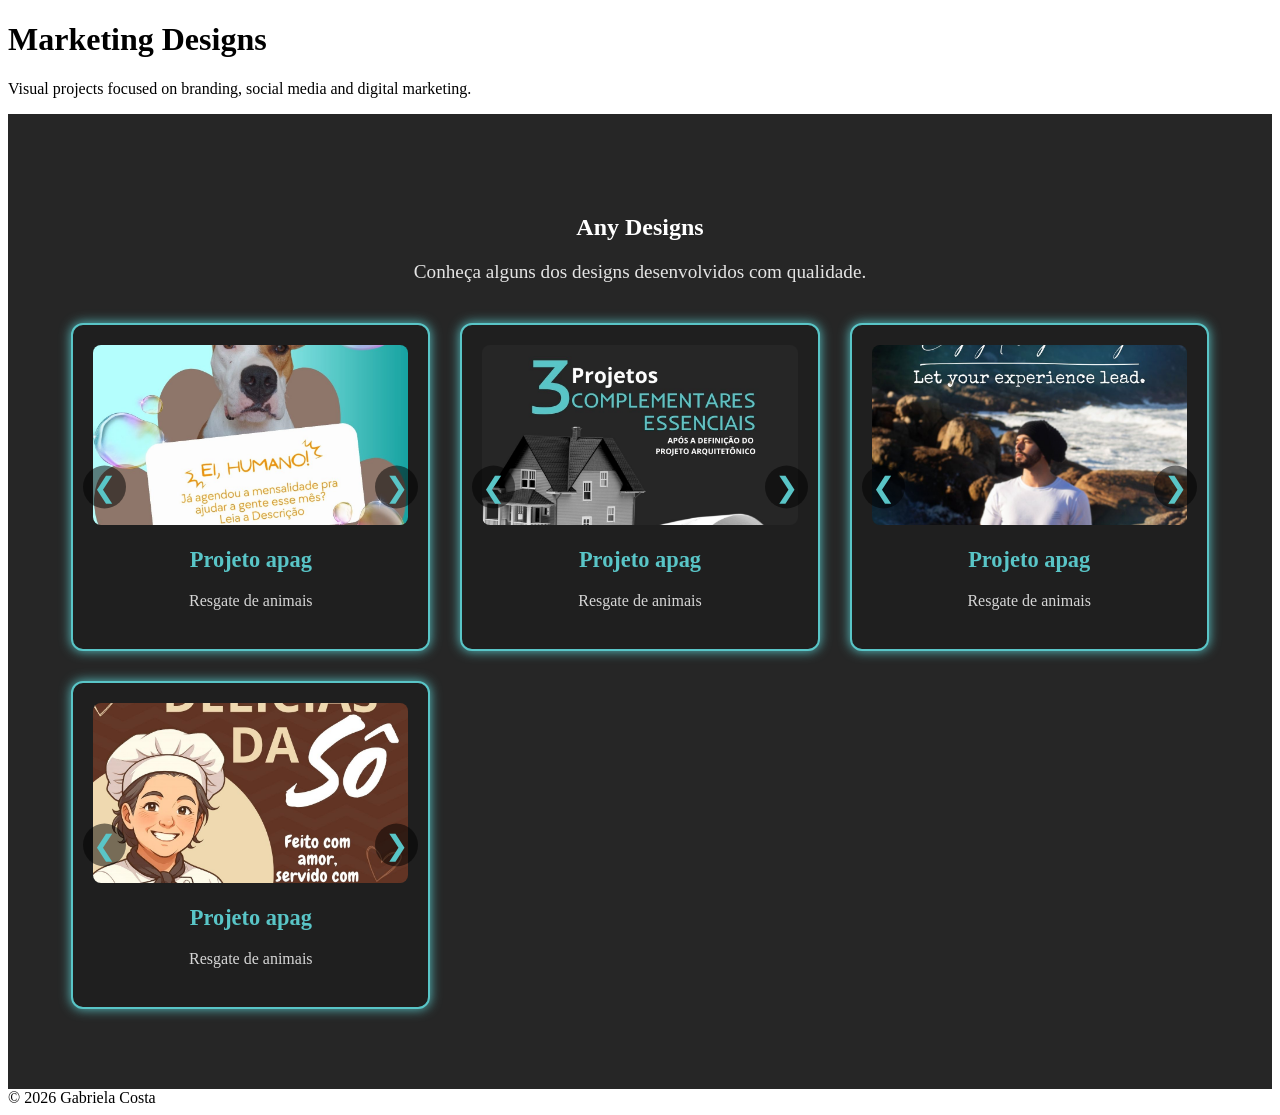
==== designs.html @ 5b70a02d "a" ====
<!DOCTYPE html>
<html lang="en">
<head>
  <meta charset="UTF-8">
  <title>Marketing Designs</title>
  <link rel="stylesheet" href="designs.css">

</head>
<body>

<header>
  <h1>Marketing Designs</h1>
  <p>Visual projects focused on branding, social media and digital marketing.</p>
</header>

<section class="gallery" id="gallery">
  <div class="container-designs">
    <h2>Any Designs</h2>
        <p class="descricao-designs">
            Conheça alguns dos designs desenvolvidos com qualidade.       
        </p>
<div class="cards-designs">

<!--/APAG IMAGES/-->
  <div class="card carrossel">
    <div class="carousel-container">
        <img src="d-pictures/APAG1.jpg" class="carousel-img active" alt="Design 1">
        <img src="d-pictures/APAG2.jpg" class="carousel-img" alt="Design 2">
        <img src="d-pictures/APAG3.jpg" class="carousel-img" alt="Design 3">
        <img src="d-pictures/APAG4.jpg" class="carousel-img" alt="Design 4">
        <img src="d-pictures/APAG5.jpg" class="carousel-img" alt="Design 5">
        <img src="d-pictures/APAG6.jpg" class="carousel-img" alt="Design 6">
    </div>  
        <div class="carousel-btn left">&#10094;</div>
        <div class="carousel-btn right">&#10095;</div>
       
        <h3>Projeto apag</h3>
        <p>Resgate de animais</p>
  </div>

  <!--/ARTESIA IMAGES/-->
  <div class="card carrossel">
        <div class="carousel-container">
      <img src="d-pictures/Artesia1.jpg" class="carousel-img active" alt="Design 7">
      <img src="d-pictures/Artesia2.jpg" class="carousel-img" alt="Design 8">
      <img src="d-pictures/Artesia3.jpg" class="carousel-img" alt="Design 9">
      <img src="d-pictures/Artesia4.jpg" class="carousel-img" alt="Design 10">
      <img src="d-pictures/Artesia5.jpg" class="carousel-img" alt="Design 11">
      <img src="d-pictures/Artesia6.jpg" class="carousel-img" alt="Design 12">
        </div> 
        <div class="carousel-btn left">&#10094;</div>
        <div class="carousel-btn right">&#10095;</div>

        <h3>Projeto apag</h3>
        <p>Resgate de animais</p>
</div>


<!--/ORLA IMAGES/-->
<div class="card carrossel">
        <div class="carousel-container">
      <img src="d-pictures/Orla1.jpg" class="carousel-img active" alt="Design 13">
      <img src="d-pictures/Orla2.jpg" class="carousel-img" alt="Design 14">
      <img src="d-pictures/Orla3.jpg" class="carousel-img" alt="Design 15">

      <img src="d-pictures/OrlaC1.jpg" class="carousel-img" alt="Design 16">
      <img src="d-pictures/OrlaC2.jpg" class="carousel-img" alt="Design 17">
      <img src="d-pictures/OrlaC3.jpg" class="carousel-img" alt="Design 18">
</div>
        <div class="carousel-btn left">&#10094;</div>
        <div class="carousel-btn right">&#10095;</div>

        <h3>Projeto apag</h3>
        <p>Resgate de animais</p>
</div>

<!--/Delicias da So IMAGES/-->
<div class="card carrossel">
        <div class="carousel-container">
      <img src="d-pictures/DdSo1.jpg" class="carousel-img active" alt="Design 19">
      <img src="d-pictures/DdSo2.jpg" class="carousel-img" alt="Design 20">
      <img src="d-pictures/DdSo3.jpg" class="carousel-img" alt="Design 21">
<!--/Andes IMAGES/-->
      <img src="d-pictures/Andes1.jpg" class="carousel-img" alt="Design 22">
      <img src="d-pictures/Andes2.jpg" class="carousel-img" alt="Design 23">
<!--/Imbes IMAGES/-->
      <img src="d-pictures/Imbes1.jpg" class="carousel-img" alt="Design 24"> 
</div>

        <div class="carousel-btn left">&#10094;</div>
        <div class="carousel-btn right">&#10095;</div>

        <h3>Projeto apag</h3>
        <p>Resgate de animais</p>
</div>

</div>
</section>

<footer>
  © 2026 Gabriela Costa
</footer>

<script src="designs.js"></script>
</body>
</html>
---- designs.css ----
/* ============================
   SEÇÃO PROJETOS
============================ */

.gallery {
    padding: 80px 0;
    background-color: #262626;
    color: #fff;
}

.container-designs {
    width: 90%;
    max-width: 1300px;
    margin: auto;
    text-align: center;
}

.designs h2 {
    font-size: 2.2rem;
    color: #59c5c7;
    margin-bottom: 10px;
}

.descricao-designs {
    font-size: 1.2rem;
    color: #e4e4e4;
    margin-bottom: 40px;
}

/* CARDS */
.cards-designs {
    display: grid;
    grid-template-columns: repeat(auto-fit, minmax(280px, 1fr));
    gap: 30px;
}

.card {
    background-color: #1f1f1f;
    border: 2px solid #59c5c7;
    border-radius: 12px;
    padding: 20px;
    transition: 0.3s ease;
    box-shadow: 0 0 12px #59c5c7;
}

.card:hover {
    transform: scale(1.03);
    box-shadow: 0 0 18px #59c5c7;
}

/* IMAGENS */
.card img:not(.carousel-img) {
    width: 100%;
    height: 180px;
    object-fit: cover;
    border-radius: 8px;
    margin-bottom: 15px;
}

/* TÍTULOS DOS CARDS */
.card h3 {
    font-size: 1.4rem;
    color: #59c5c7;
    margin-bottom: 10px;
}

/* TEXTO DOS CARDS */
.card p {
    font-size: 1rem;
    color: #d6d6d6;
    line-height: 1.5;
}

/* ================================
   CARROSSEL DE IMAGENS
================================ */

.carrossel {
    position: relative;
    overflow: hidden;
}

.carousel-container {
    overflow: hidden;
    position: relative;
    width: 100%;
    height: 180px;
}

.carousel-img {
    position: absolute;
    top: 0;
    left: 0;
    width: 100%;
    height: 180px;
    object-fit: cover;
    border-radius: 8px;
    opacity: 0;
    transition: opacity 0.6s ease;
}

.carousel-img.active {
    opacity: 1;
}

/* Botões */
.carousel-btn {
    position: absolute;
    top: 50%;
    transform: translateY(-50%);
    font-size: 28px;
    color: #59c5c7;
    cursor: pointer;
    padding: 5px 10px;
    border-radius: 50%;
    background: rgba(0,0,0,0.5);
    user-select: none;
}

.carousel-btn.left {
    left: 10px;
}

.carousel-btn.right {
    right: 10px;
}

.carousel-btn:hover {
    background: rgba(89,197,199,0.5);
}
/* Responsivo */
@media (max-width: 600px) {
    .carousel-container {
        height: 150px;
    }

    .carousel-img {
        height: 150px; 
    }
}
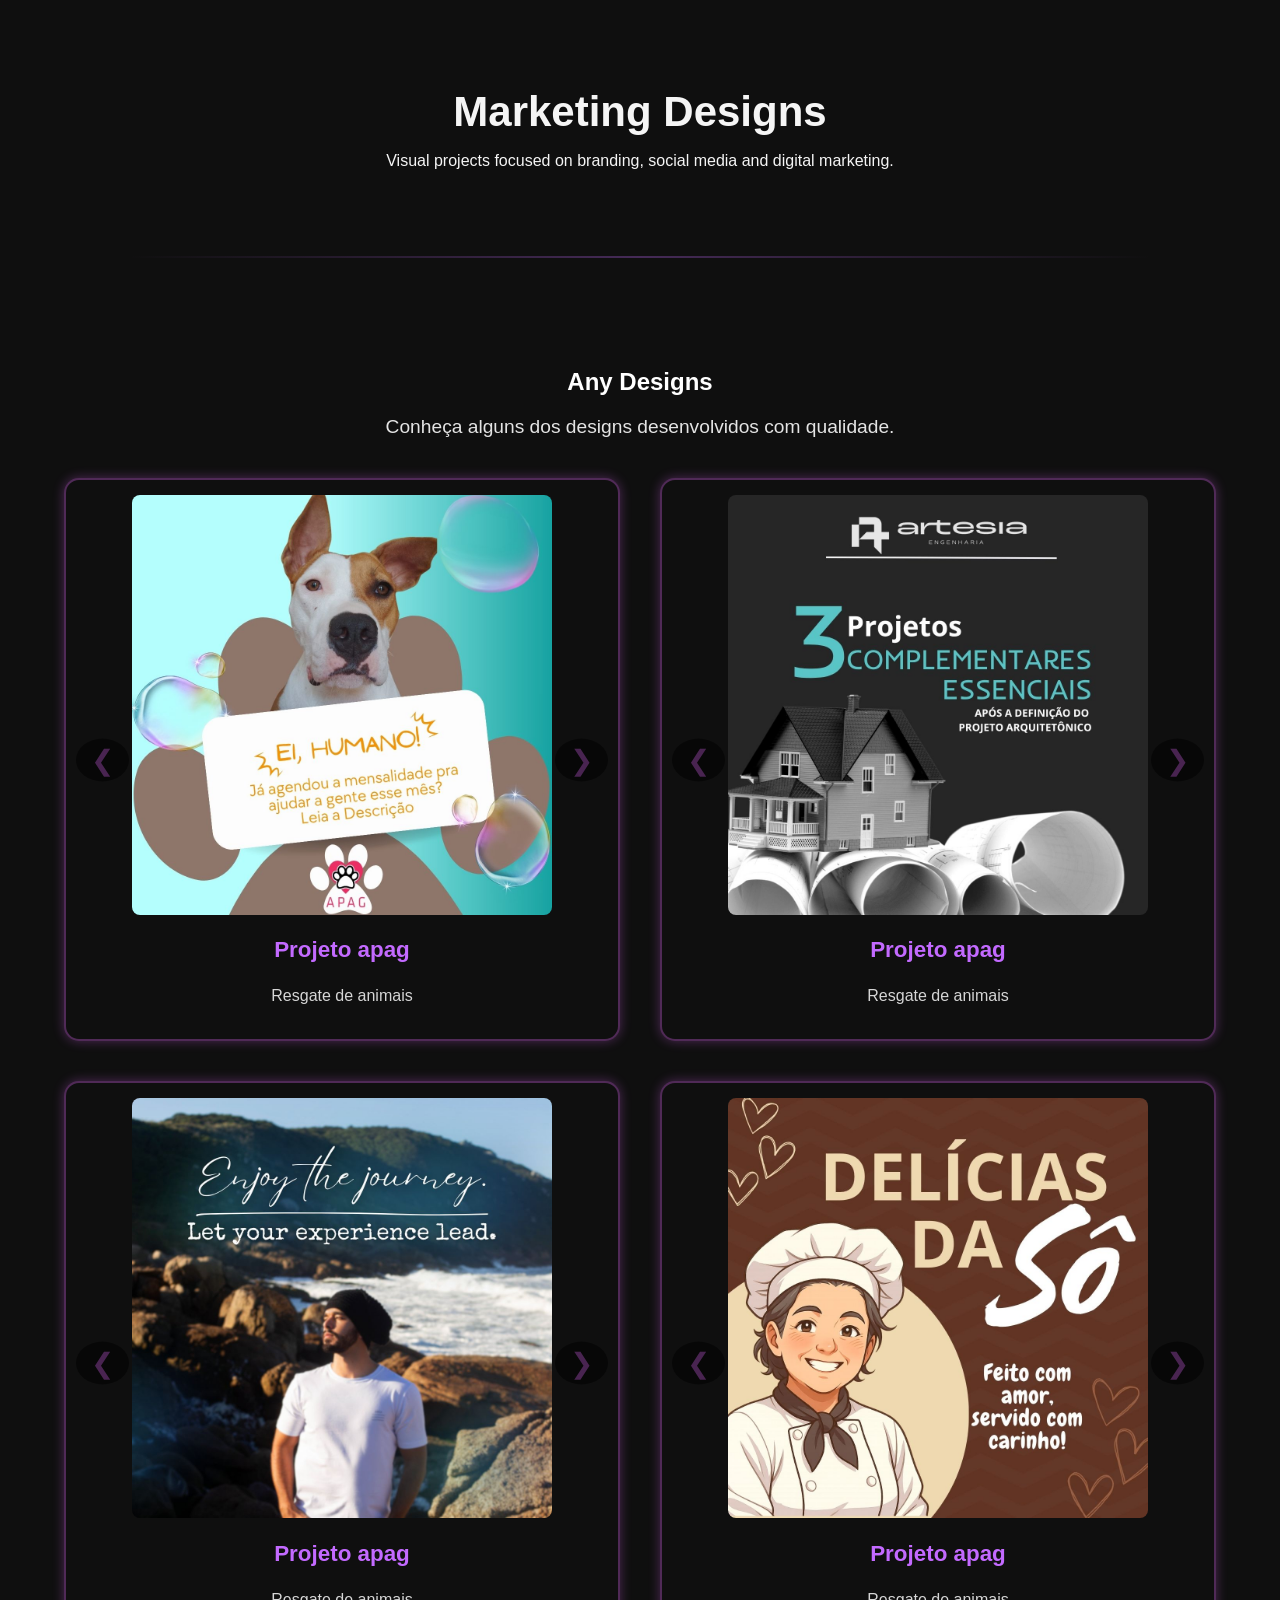
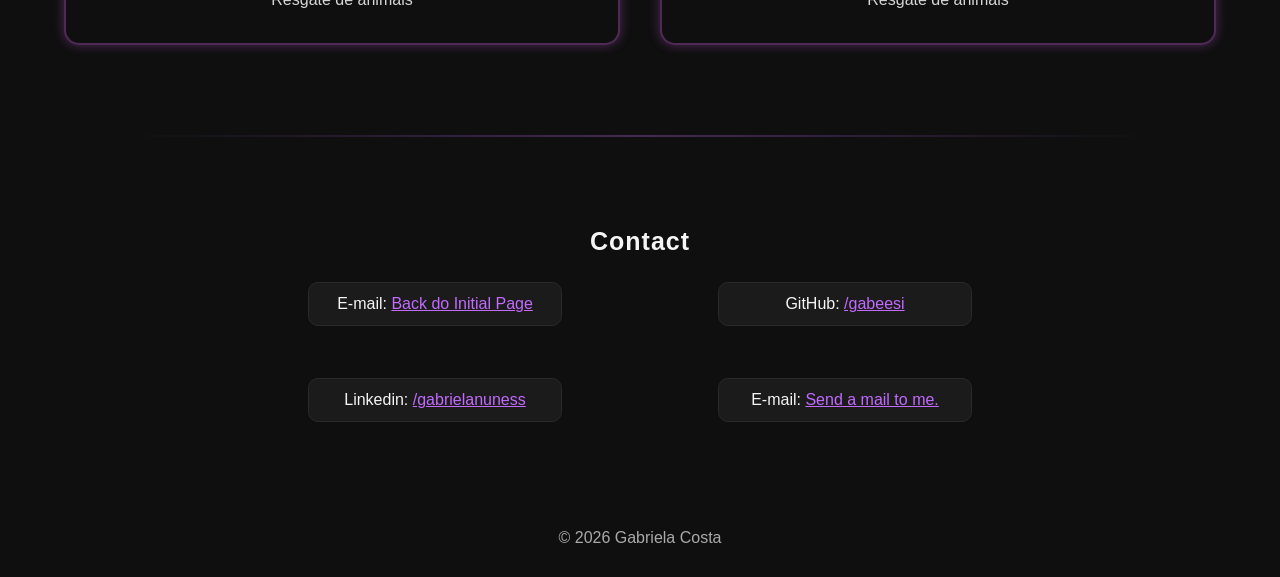
==== commit 175e288d: "att" ====
--- a/designs.html
+++ b/designs.html
@@ -12,6 +12,8 @@
   <h1>Marketing Designs</h1>
   <p>Visual projects focused on branding, social media and digital marketing.</p>
 </header>
+
+<hr>
 
 <section class="gallery" id="gallery">
   <div class="container-designs">
@@ -97,6 +99,18 @@
 </div>
 </section>
 
+<hr>
+
+<section class="contact-section">
+  <h2>Contact</h2>
+  <div class="contact-container">
+     <p>E-mail: <a class="a1" href="https://gabeesi.github.io/resume/" target="_blank">Back do Initial Page</a></p>
+      <p>GitHub: <a class="a1" href="https://github.com/gabeesi" target="_blank">/gabeesi</a></p>
+      <p>Linkedin: <a class="a1" href="https://www.linkedin.com/in/gabrielanuness/" target="_blank">/gabrielanuness</a></p>
+      <p>E-mail: <a class="a1" href="mailto:gabeesi.kg@gmail.com" target="_blank">Send a mail to me.</a></p>
+  </div>
+</section>
+
 <footer>
   © 2026 Gabriela Costa
 </footer>
--- a/designs.css
+++ b/designs.css
@@ -1,11 +1,41 @@
 
+
+body{
+  font-family:Arial, Helvetica, sans-serif;
+  margin:0;
+  background:#0f0f0f;
+  color:#f5f5f5;
+}
+
+header{
+  padding:60px 20px;
+  text-align:center;
+}
+/*Transparence*/
+hr{
+  border: none;
+  height: 2px;
+  opacity: 0.3;
+  margin: 10px auto;
+  width: 80%;
+  background: linear-gradient(to right, transparent, #c36aff, transparent);
+}
+
+h1{
+  font-size:42px;
+  margin-bottom:10px;
+}
+
+section{
+  padding:60px 20px;
+}
 /* ============================
    SEÇÃO PROJETOS
 ============================ */
 
 .gallery {
     padding: 80px 0;
-    background-color: #262626;
+    background-color: #0f0f0f;
     color: #fff;
 }
 
@@ -17,8 +47,9 @@
 }
 
 .designs h2 {
+    margin-top: 0px;
     font-size: 2.2rem;
-    color: #59c5c7;
+    color: #c36aff;
     margin-bottom: 10px;
 }
 
@@ -31,22 +62,25 @@
 /* CARDS */
 .cards-designs {
     display: grid;
-    grid-template-columns: repeat(auto-fit, minmax(280px, 1fr));
-    gap: 30px;
+    grid-template-columns: repeat(2, 1fr);
+    gap: 40px;
 }
 
 .card {
-    background-color: #1f1f1f;
-    border: 2px solid #59c5c7;
-    border-radius: 12px;
-    padding: 20px;
+    background-color: #0f0f0f;
+    border: 2px solid #e66aff4d;
+    border-radius: 15px;
+    padding: 15px;
     transition: 0.3s ease;
-    box-shadow: 0 0 12px #59c5c7;
+    box-shadow: 0 0 12px #e66aff4d;
+    display: flex;
+    flex-direction: column;
+    justify-content: flex-start;
 }
 
 .card:hover {
     transform: scale(1.03);
-    box-shadow: 0 0 18px #59c5c7;
+    box-shadow: 0 0 18px #e66aff4d;
 }
 
 /* IMAGENS */
@@ -61,8 +95,9 @@
 /* TÍTULOS DOS CARDS */
 .card h3 {
     font-size: 1.4rem;
-    color: #59c5c7;
+    color: #c36aff;
     margin-bottom: 10px;
+    margin-bottom: 5px;
 }
 
 /* TEXTO DOS CARDS */
@@ -85,19 +120,22 @@
     overflow: hidden;
     position: relative;
     width: 100%;
-    height: 180px;
+    height: 420px;
+    display: flex;
+    align-items: center;
+    justify-content: center;
 }
 
 .carousel-img {
     position: absolute;
-    top: 0;
-    left: 0;
-    width: 100%;
-    height: 180px;
-    object-fit: cover;
+    max-width: 100%;
+    max-height: 100%;
+    object-fit: contain;
+    background-color: #0f0f0f;
     border-radius: 8px;
     opacity: 0;
-    transition: opacity 0.6s ease;
+    transition: opacity 1.5s ease;
+    
 }
 
 .carousel-img.active {
@@ -110,9 +148,9 @@
     top: 50%;
     transform: translateY(-50%);
     font-size: 28px;
-    color: #59c5c7;
+    color: #e66aff4d;
     cursor: pointer;
-    padding: 5px 10px;
+    padding: 5px 15px;
     border-radius: 50%;
     background: rgba(0,0,0,0.5);
     user-select: none;
@@ -127,7 +165,7 @@
 }
 
 .carousel-btn:hover {
-    background: rgba(89,197,199,0.5);
+    background: #e66aff4d;
 }
 /* Responsivo */
 @media (max-width: 600px) {
@@ -138,4 +176,58 @@
     .carousel-img {
         height: 150px; 
     }
-}+   
+    .cards-designs {
+        grid-template-columns: 1fr;
+    }
+
+}
+
+.a1 {
+  margin-top: 10px;
+  font-size: 16px;
+  color: #c36aff;
+  font-weight: 500;
+}
+
+.contact-container {
+  display: grid;
+  grid-template-columns: repeat(2, 1fr);
+  gap: 20px;
+  max-width: 800px;
+  margin: 1px auto;
+  justify-items: center;
+  justify-content: center;
+}
+
+.contact-container p {
+  background: #1b1b1b;
+  padding: 12px 16px;
+  border-radius: 10px;
+  border: 1px solid #2a2a2a;
+  text-align: center;
+  width: 100%;
+  max-width: 220px;
+}
+
+.contact-container p:hover {
+  border-color: #c36aff;
+  transform: translateY(-3px);
+  transition: 0.3s;
+}
+
+.contact-section {
+  text-align: center;
+}
+
+.contact-section h2 {
+  margin-bottom: 10px;
+  font-size: 25px;
+  letter-spacing: 1px;
+}
+
+footer{
+  text-align:center;
+  padding:30px 10px;
+  color:#aaa;
+}
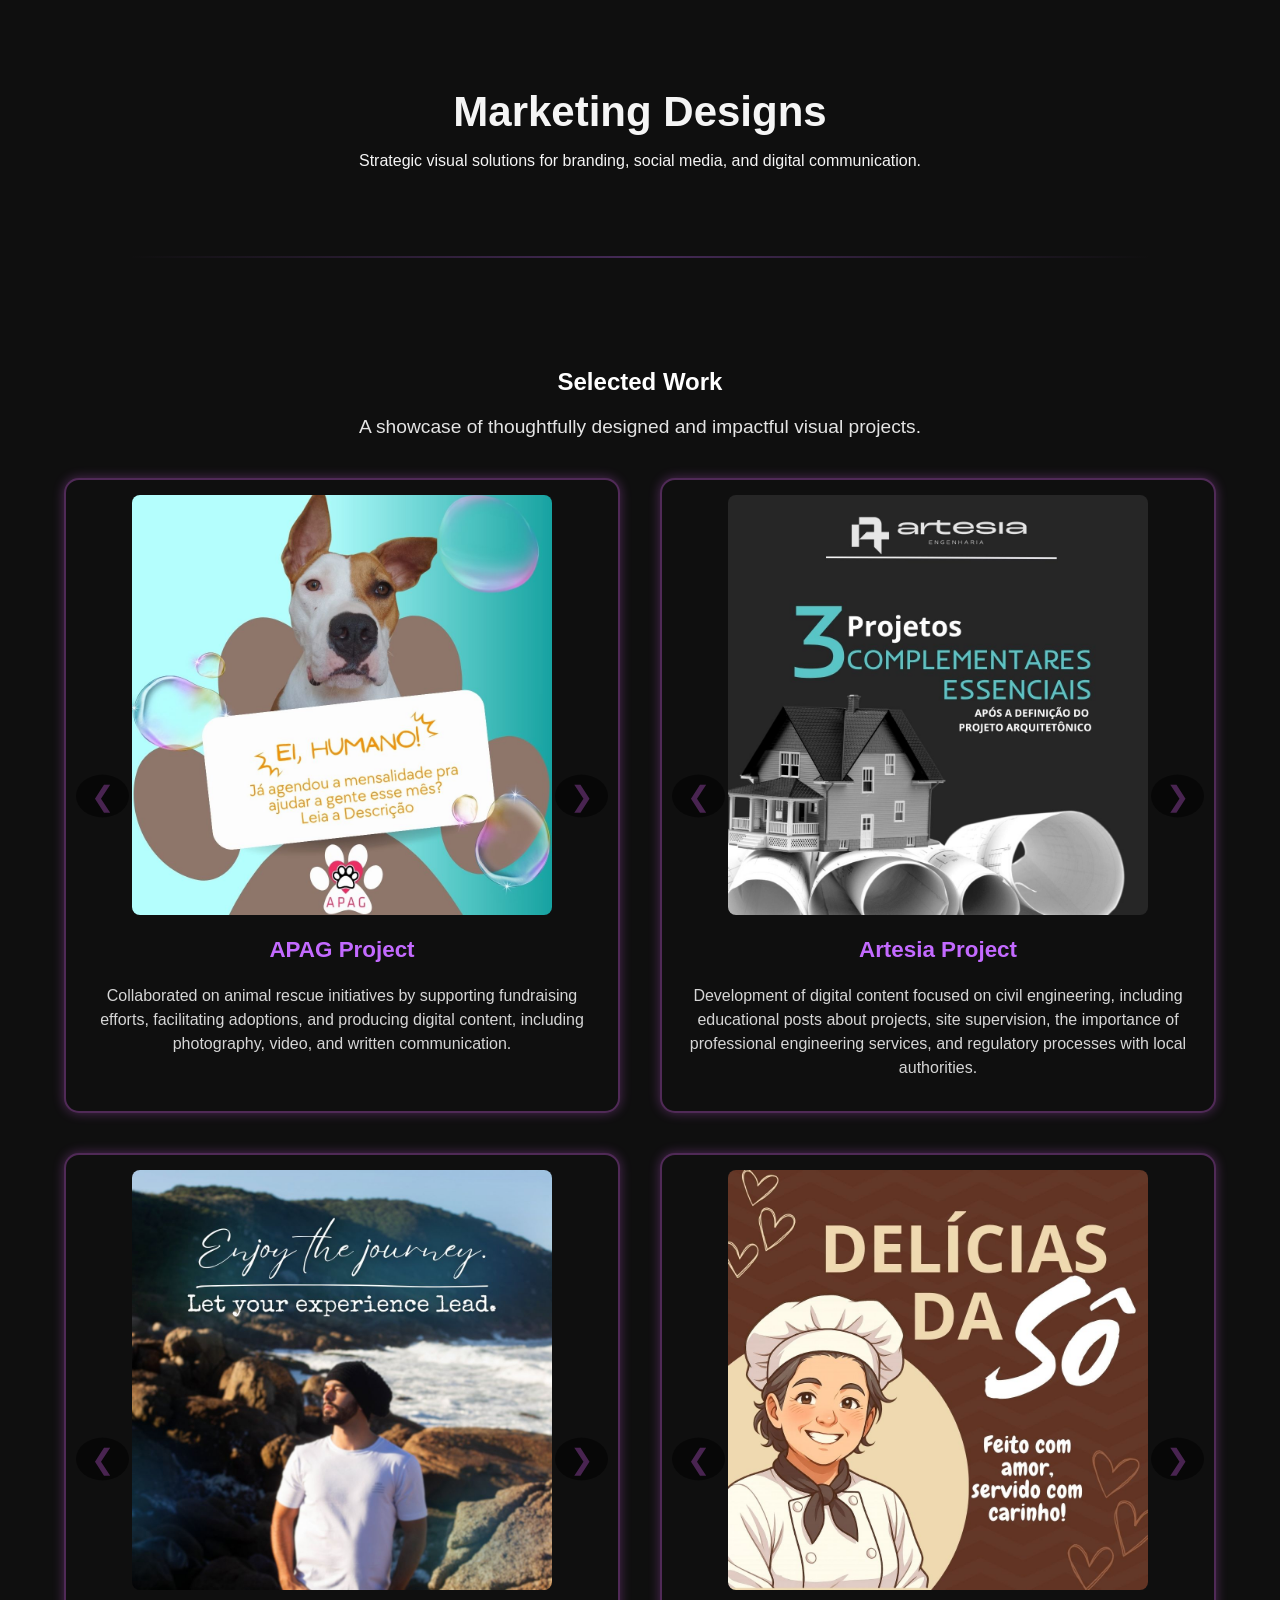
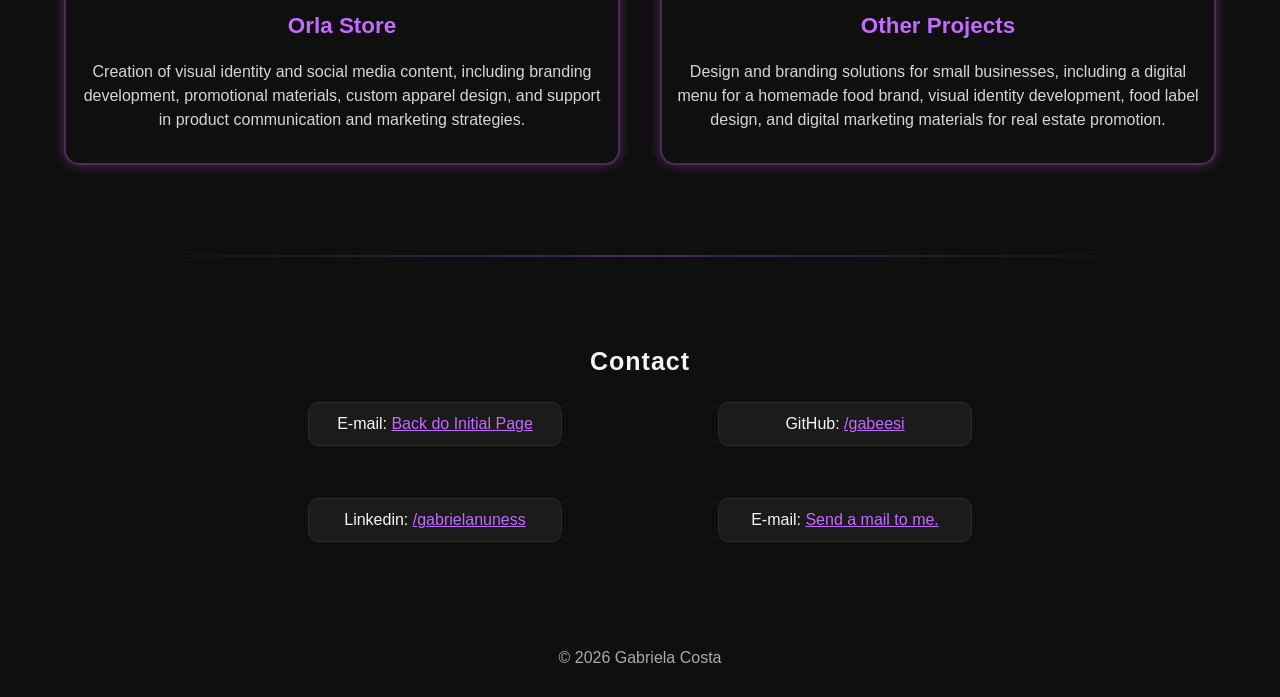
==== commit 6ef7e52e: "att carrossel" ====
--- a/designs.html
+++ b/designs.html
@@ -10,17 +10,15 @@
 
 <header>
   <h1>Marketing Designs</h1>
-  <p>Visual projects focused on branding, social media and digital marketing.</p>
+  <p>Strategic visual solutions for branding, social media, and digital communication.</p>
 </header>
 
 <hr>
 
 <section class="gallery" id="gallery">
   <div class="container-designs">
-    <h2>Any Designs</h2>
-        <p class="descricao-designs">
-            Conheça alguns dos designs desenvolvidos com qualidade.       
-        </p>
+    <h2>Selected Work</h2>
+        <p class="descricao-designs">A showcase of thoughtfully designed and impactful visual projects.</p>
 <div class="cards-designs">
 
 <!--/APAG IMAGES/-->
@@ -36,8 +34,8 @@
         <div class="carousel-btn left">&#10094;</div>
         <div class="carousel-btn right">&#10095;</div>
        
-        <h3>Projeto apag</h3>
-        <p>Resgate de animais</p>
+        <h3>APAG Project</h3>
+        <p>Collaborated on animal rescue initiatives by supporting fundraising efforts, facilitating adoptions, and producing digital content, including photography, video, and written communication.</p>
   </div>
 
   <!--/ARTESIA IMAGES/-->
@@ -53,8 +51,8 @@
         <div class="carousel-btn left">&#10094;</div>
         <div class="carousel-btn right">&#10095;</div>
 
-        <h3>Projeto apag</h3>
-        <p>Resgate de animais</p>
+        <h3>Artesia Project</h3>
+        <p>Development of digital content focused on civil engineering, including educational posts about projects, site supervision, the importance of professional engineering services, and regulatory processes with local authorities.</p>
 </div>
 
 
@@ -72,8 +70,8 @@
         <div class="carousel-btn left">&#10094;</div>
         <div class="carousel-btn right">&#10095;</div>
 
-        <h3>Projeto apag</h3>
-        <p>Resgate de animais</p>
+        <h3>Orla Store</h3>
+        <p>Creation of visual identity and social media content, including branding development, promotional materials, custom apparel design, and support in product communication and marketing strategies.</p>
 </div>
 
 <!--/Delicias da So IMAGES/-->
@@ -92,15 +90,15 @@
         <div class="carousel-btn left">&#10094;</div>
         <div class="carousel-btn right">&#10095;</div>
 
-        <h3>Projeto apag</h3>
-        <p>Resgate de animais</p>
+        <h3>Other Projects</h3>
+        <p>Design and branding solutions for small businesses, including a digital menu for a homemade food brand, visual identity development, food label design, and digital marketing materials for real estate promotion.</p>
 </div>
 
 </div>
 </section>
 
 <hr>
-
+<!--Contact Section-->
 <section class="contact-section">
   <h2>Contact</h2>
   <div class="contact-container">
@@ -115,6 +113,11 @@
   © 2026 Gabriela Costa
 </footer>
 
+<div id="imageModal" class="modal">
+  <span class="close">&times;</span>
+  <img class="modal-content" id="modalImg">
+</div>
+
 <script src="designs.js"></script>
 </body>
 </html>
--- a/designs.css
+++ b/designs.css
@@ -167,20 +167,53 @@
 .carousel-btn:hover {
     background: #e66aff4d;
 }
-/* Responsivo */
-@media (max-width: 600px) {
-    .carousel-container {
-        height: 150px;
-    }
-
-    .carousel-img {
-        height: 150px; 
-    }
-   
-    .cards-designs {
-        grid-template-columns: 1fr;
-    }
-
+
+
+/* MODAL FUNDO */
+.modal {
+    display: none;
+    position: fixed;
+    z-index: 999;
+    padding-top: 40px;
+    left: 0;
+    top: 0;
+    width: 100%;
+    height: 100%;
+    
+    background-color: rgba(0, 0, 0, 0.95);
+    backdrop-filter: blur(5px);
+}
+
+/* IMAGEM GRANDE */
+.modal-content {
+    margin: auto;
+    display: block;
+    max-width: 90%;
+    max-height: 85vh;
+    border-radius: 12px;
+    box-shadow: 0 0 25px rgba(0,0,0,0.8);
+    animation: zoom 0.3s ease;
+}
+
+/* ANIMAÇÃO */
+@keyframes zoom {
+    from { transform: scale(0.9); opacity: 0; }
+    to { transform: scale(1); opacity: 1; }
+}
+
+/* BOTÃO FECHAR */
+.close {
+    position: absolute;
+    top: 20px;
+    right: 35px;
+    color: #fff;
+    font-size: 35px;
+    cursor: pointer;
+    transition: 0.3s;
+}
+
+.close:hover {
+    color: #c36aff;
 }
 
 .a1 {
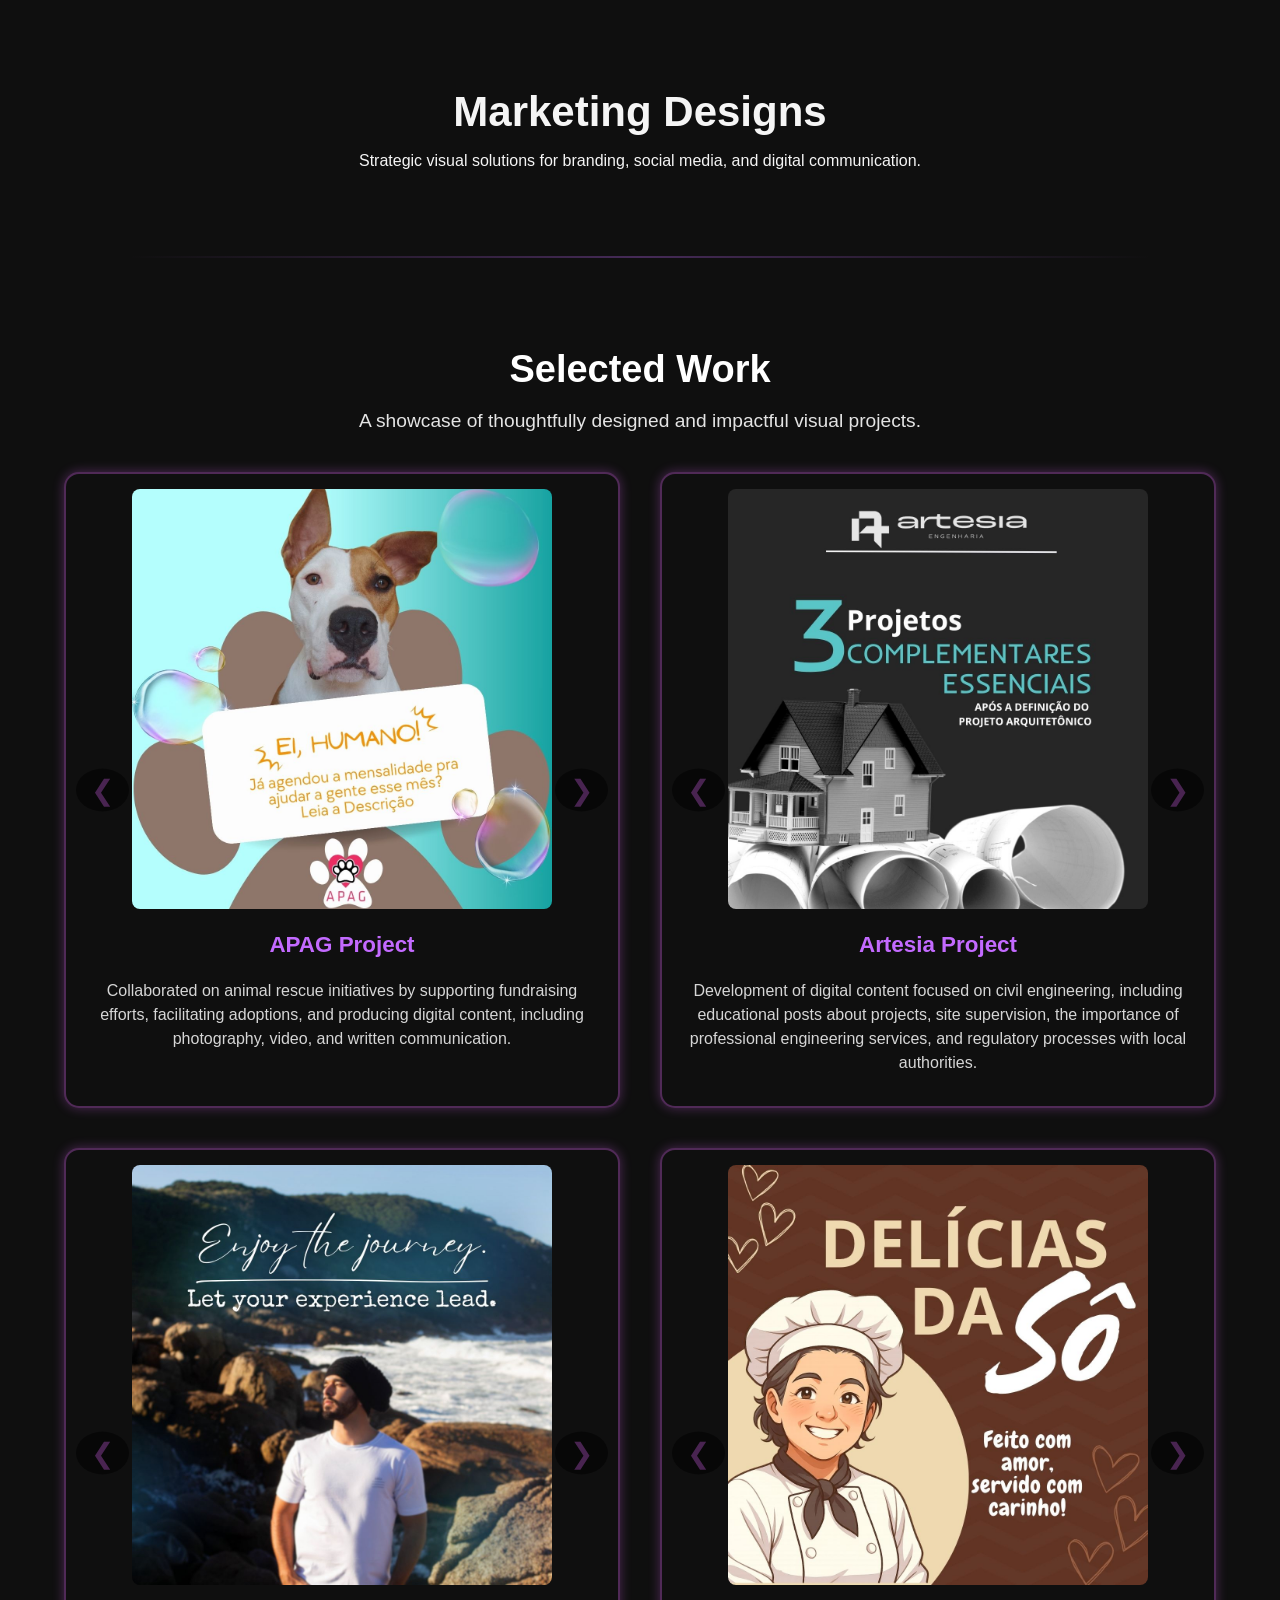
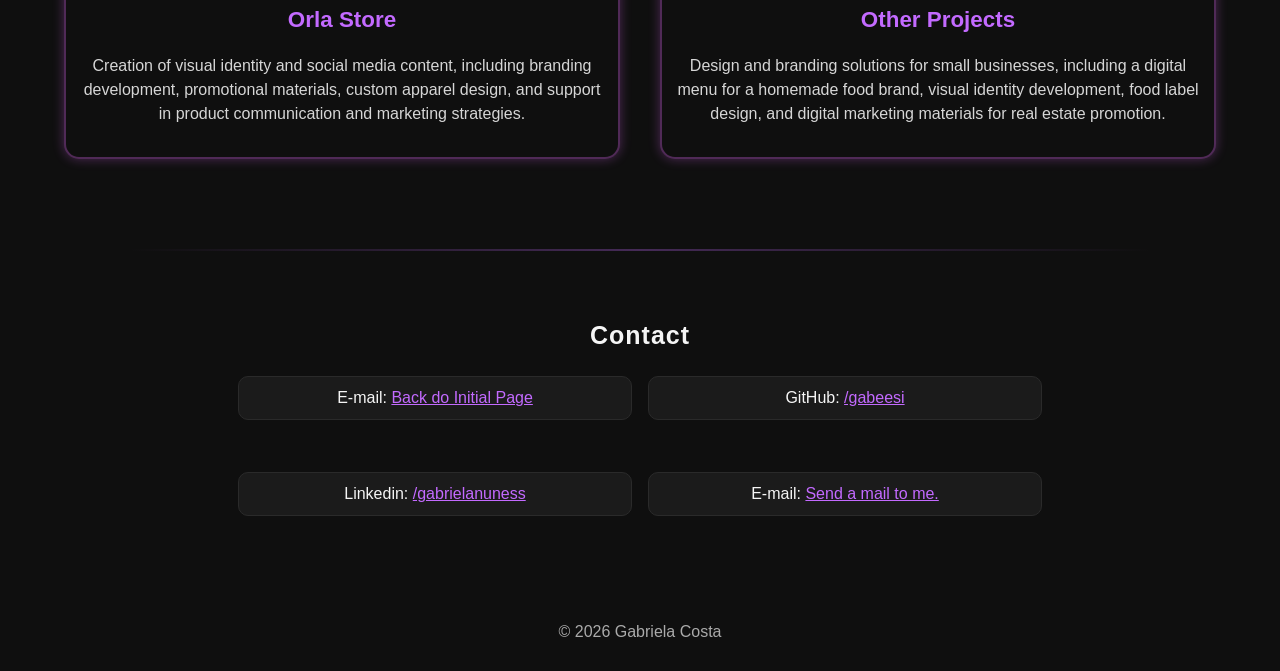
==== commit d1fc0812: "att designs" ====
--- a/designs.html
+++ b/designs.html
@@ -2,9 +2,9 @@
 <html lang="en">
 <head>
   <meta charset="UTF-8">
-  <title>Marketing Designs</title>
+    <meta name="viewport" content="width=device-width, initial-scale=1.0" />
+  <title>Gabriela Costa | Marketing Designs</title>
   <link rel="stylesheet" href="designs.css">
-
 </head>
 <body>
 
@@ -113,11 +113,6 @@
   © 2026 Gabriela Costa
 </footer>
 
-<div id="imageModal" class="modal">
-  <span class="close">&times;</span>
-  <img class="modal-content" id="modalImg">
-</div>
-
 <script src="designs.js"></script>
 </body>
 </html>
--- a/designs.css
+++ b/designs.css
@@ -26,6 +26,12 @@
   margin-bottom:10px;
 }
 
+h2{
+  font-size:38px;
+  margin-bottom:0px;
+  margin-top: 0px;
+  text-align: center;
+}
 section{
   padding:60px 20px;
 }
@@ -140,7 +146,14 @@
 
 .carousel-img.active {
     opacity: 1;
-}
+    cursor: pointer;
+}
+
+.carousel-img.active:hover {
+  transform: scale(1.02);
+  transition: 0.3s;
+}
+
 
 /* Botões */
 .carousel-btn {
@@ -168,54 +181,6 @@
     background: #e66aff4d;
 }
 
-
-/* MODAL FUNDO */
-.modal {
-    display: none;
-    position: fixed;
-    z-index: 999;
-    padding-top: 40px;
-    left: 0;
-    top: 0;
-    width: 100%;
-    height: 100%;
-    
-    background-color: rgba(0, 0, 0, 0.95);
-    backdrop-filter: blur(5px);
-}
-
-/* IMAGEM GRANDE */
-.modal-content {
-    margin: auto;
-    display: block;
-    max-width: 90%;
-    max-height: 85vh;
-    border-radius: 12px;
-    box-shadow: 0 0 25px rgba(0,0,0,0.8);
-    animation: zoom 0.3s ease;
-}
-
-/* ANIMAÇÃO */
-@keyframes zoom {
-    from { transform: scale(0.9); opacity: 0; }
-    to { transform: scale(1); opacity: 1; }
-}
-
-/* BOTÃO FECHAR */
-.close {
-    position: absolute;
-    top: 20px;
-    right: 35px;
-    color: #fff;
-    font-size: 35px;
-    cursor: pointer;
-    transition: 0.3s;
-}
-
-.close:hover {
-    color: #c36aff;
-}
-
 .a1 {
   margin-top: 10px;
   font-size: 16px;
@@ -235,12 +200,12 @@
 
 .contact-container p {
   background: #1b1b1b;
-  padding: 12px 16px;
+  padding: 12px 1px;
   border-radius: 10px;
   border: 1px solid #2a2a2a;
   text-align: center;
   width: 100%;
-  max-width: 220px;
+  max-width: 100%;
 }
 
 .contact-container p:hover {
@@ -259,6 +224,23 @@
   letter-spacing: 1px;
 }
 
+@media (max-width: 768px) {
+    .card {
+        padding: 15px;
+    }
+
+    .carousel-container {
+        height: 220px;
+    }
+
+    .contact-container {
+        grid-template-columns: 1fr;
+    }
+
+    .cards-designs {
+        grid-template-columns: 1fr;
+    }
+}
 footer{
   text-align:center;
   padding:30px 10px;
